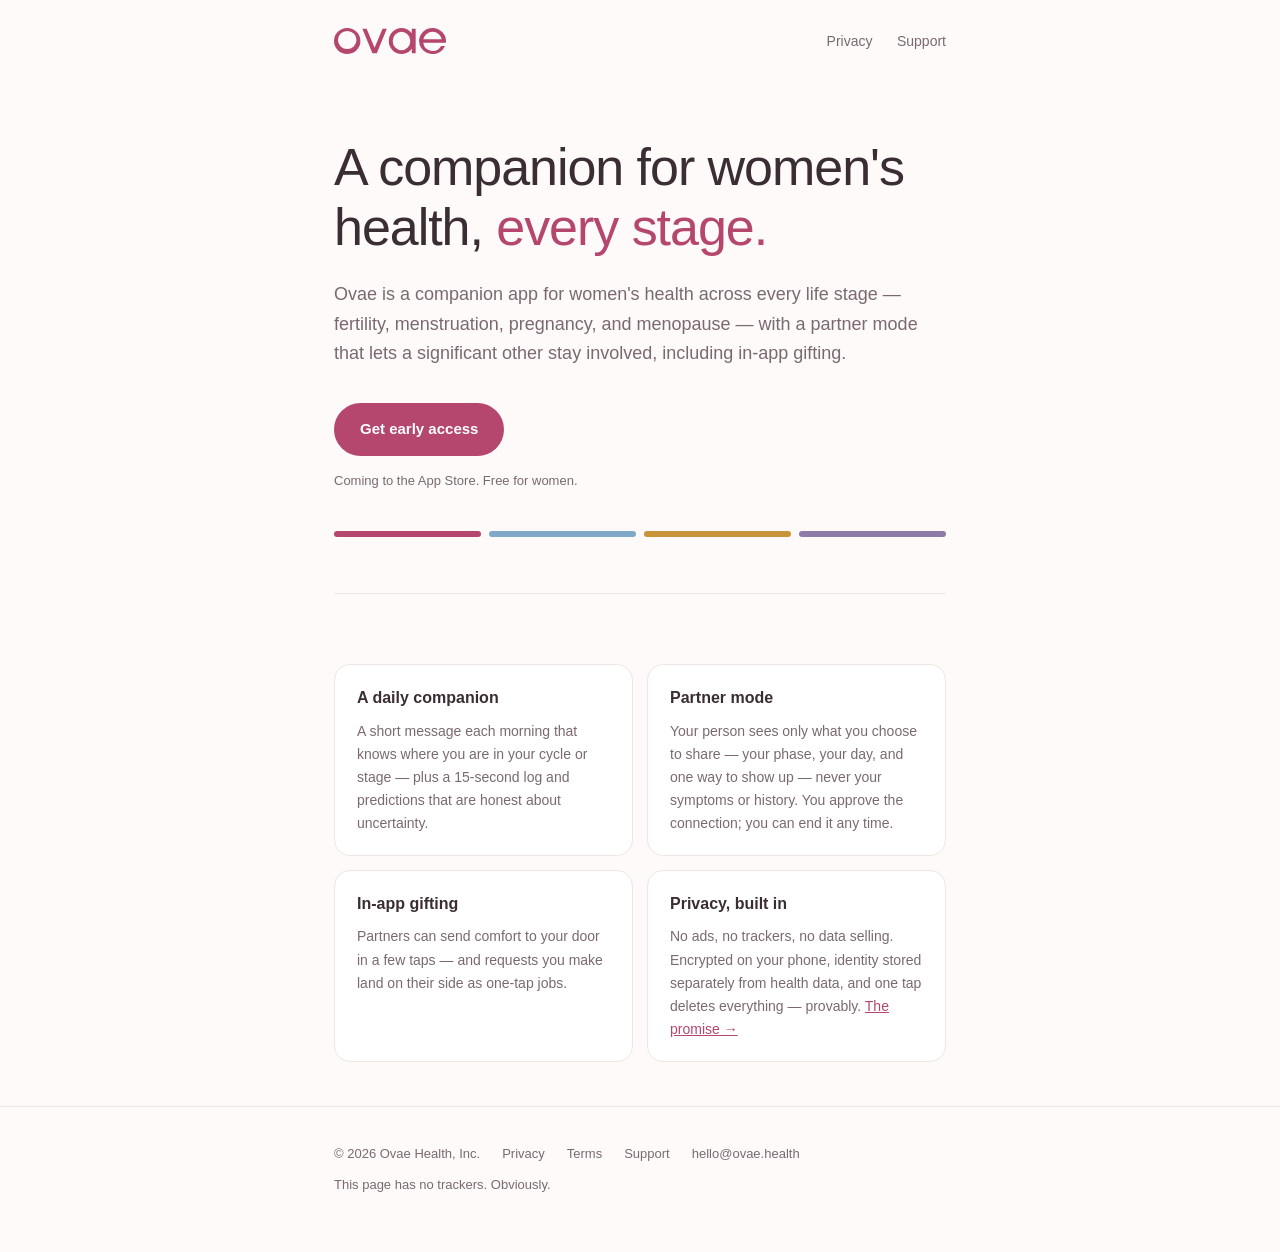
==== index.html @ d9d08951 "landing v2: one page, neutral partner language, founder positioning" ====
<!DOCTYPE html>
<html lang="en">
<head>
  <meta charset="utf-8">
  <meta name="viewport" content="width=device-width, initial-scale=1">
  <title>Ovae — a companion for women's health, every stage</title>
  <meta name="description" content="Ovae is a companion app for women's health across every life stage — fertility, menstruation, pregnancy, and menopause — with a partner mode that lets a significant other stay involved, including in-app gifting.">
  <link rel="stylesheet" href="style.css">
  <link rel="icon" href="data:image/svg+xml,<svg xmlns='http://www.w3.org/2000/svg' viewBox='0 0 100 100'><circle cx='50' cy='54' r='34' fill='none' stroke='%23B5476E' stroke-width='16'/></svg>">
</head>
<body>

<header class="site">
  <div class="wrap">
    <a href="/" aria-label="Ovae home"><img class="mark" src="wordmark.svg" alt="ovae"></a>
    <nav>
      <a href="privacy.html">Privacy</a>
      <a href="support.html">Support</a>
    </nav>
  </div>
</header>

<main>
  <div class="wrap">

    <div class="hero">
      <h1>A companion for women's health, <em>every stage.</em></h1>
      <p class="lede">Ovae is a companion app for women's health across every life stage — fertility, menstruation, pregnancy, and menopause — with a partner mode that lets a significant other stay involved, including in-app gifting.</p>
      <a class="badge" href="mailto:hello@ovae.health?subject=Ovae%20early%20access&body=Put%20me%20on%20the%20list.">Get early access</a>
      <span class="note">Coming to the App Store. Free for women.</span>
      <div class="phases" aria-hidden="true">
        <span style="background:#B5476E"></span>
        <span style="background:#7FA8C9"></span>
        <span style="background:#C9933A"></span>
        <span style="background:#8F7BA8"></span>
      </div>
    </div>

    <section>
      <div class="cards">
        <div class="card"><h4>A daily companion</h4><p>A short message each morning that knows where you are in your cycle or stage — plus a 15-second log and predictions that are honest about uncertainty.</p></div>
        <div class="card"><h4>Partner mode</h4><p>Your person sees only what you choose to share — your phase, your day, and one way to show up — never your symptoms or history. You approve the connection; you can end it any time.</p></div>
        <div class="card"><h4>In-app gifting</h4><p>Partners can send comfort to your door in a few taps — and requests you make land on their side as one-tap jobs.</p></div>
        <div class="card"><h4>Privacy, built in</h4><p>No ads, no trackers, no data selling. Encrypted on your phone, identity stored separately from health data, and one tap deletes everything — provably. <a href="privacy.html" style="color:var(--rose)">The promise →</a></p></div>
      </div>
    </section>

  </div>
</main>

<footer class="site">
  <div class="wrap">
    <span>© 2026 Ovae Health, Inc.</span>
    <a href="privacy.html">Privacy</a>
    <a href="terms.html">Terms</a>
    <a href="support.html">Support</a>
    <a href="mailto:hello@ovae.health">hello@ovae.health</a>
    <span>This page has no trackers. Obviously.</span>
  </div>
</footer>

</body>
</html>
---- style.css ----
/* ovae.health — hand-set, no frameworks, no trackers. */
:root {
  --rose: #B5476E;
  --rose-soft: #F6E7EC;
  --canvas: #FDFAF9;
  --ink: #3A2E33;
  --ink-soft: #7A6A70;
  --gold: #8A6420;
  --hairline: #EFE6E2;
}
* { margin: 0; padding: 0; box-sizing: border-box; }
html { scroll-behavior: smooth; }
body {
  background: var(--canvas);
  color: var(--ink);
  font-family: -apple-system, BlinkMacSystemFont, "Segoe UI", Roboto, "Helvetica Neue", Arial, sans-serif;
  line-height: 1.65;
  -webkit-font-smoothing: antialiased;
}
.wrap { max-width: 660px; margin: 0 auto; padding: 0 24px; }
header.site { padding: 28px 0 0; }
header.site .wrap { display: flex; align-items: center; justify-content: space-between; }
header.site img.mark { height: 26px; width: auto; display: block; }
header.site nav a {
  color: var(--ink-soft); text-decoration: none; font-size: 14px; margin-left: 20px;
}
header.site nav a:hover { color: var(--rose); }

.hero { padding: 84px 0 56px; text-align: left; }
.hero h1 {
  font-size: clamp(34px, 6vw, 52px);
  font-weight: 300;
  letter-spacing: -0.02em;
  line-height: 1.15;
}
.hero h1 em { font-style: normal; color: var(--rose); }
.hero p.lede { margin-top: 22px; font-size: 18px; color: var(--ink-soft); max-width: 34em; }
.badge {
  display: inline-block; margin-top: 34px;
  background: var(--rose); color: #fff; text-decoration: none;
  padding: 14px 26px; border-radius: 999px; font-size: 15px; font-weight: 600;
}
.badge:hover { background: #9d3a5e; }
.badge.quiet {
  background: transparent; color: var(--rose); border: 1.5px solid var(--rose);
  margin-left: 12px;
}
.note { display: block; margin-top: 14px; font-size: 13px; color: var(--ink-soft); }

.phases { display: flex; gap: 8px; margin: 40px 0 0; }
.phases span { height: 6px; border-radius: 3px; flex: 1; }

section { padding: 44px 0; border-top: 1px solid var(--hairline); }
section h2 { font-size: 13px; font-weight: 600; letter-spacing: 0.14em; text-transform: uppercase; color: var(--rose); }
section h3 { margin-top: 18px; font-size: 24px; font-weight: 400; letter-spacing: -0.01em; }
section p { margin-top: 14px; color: var(--ink-soft); max-width: 36em; }
section p strong { color: var(--ink); font-weight: 600; }
.cards { margin-top: 26px; display: grid; grid-template-columns: 1fr 1fr; gap: 14px; }
.card {
  background: #fff; border: 1px solid var(--hairline); border-radius: 16px; padding: 20px 22px;
}
.card h4 { font-size: 16px; font-weight: 600; }
.card p { font-size: 14px; margin-top: 8px; }
@media (max-width: 560px) { .cards { grid-template-columns: 1fr; } }

blockquote.message {
  margin-top: 28px; background: #fff; border-left: 3px solid var(--rose);
  border-radius: 14px; padding: 22px 24px; font-size: 17px; line-height: 1.7;
  box-shadow: 0 6px 24px rgba(58, 46, 51, 0.05);
}
blockquote.message footer { margin-top: 10px; font-size: 12px; color: var(--ink-soft); letter-spacing: 0.1em; text-transform: uppercase; }

footer.site { border-top: 1px solid var(--hairline); padding: 36px 0 56px; }
footer.site .wrap { display: flex; flex-wrap: wrap; gap: 10px 22px; align-items: center; }
footer.site a, footer.site span { font-size: 13px; color: var(--ink-soft); text-decoration: none; }
footer.site a:hover { color: var(--rose); }

/* Legal / long-form pages */
main.doc { padding: 48px 0 72px; }
main.doc h1 { font-size: 32px; font-weight: 300; letter-spacing: -0.01em; }
main.doc .updated { margin-top: 6px; font-size: 13px; color: var(--ink-soft); }
main.doc h2 { margin-top: 36px; font-size: 20px; font-weight: 600; letter-spacing: 0; text-transform: none; color: var(--ink); }
main.doc p, main.doc li { margin-top: 12px; color: var(--ink-soft); }
main.doc ul { margin-top: 8px; padding-left: 22px; }
main.doc table { margin-top: 16px; border-collapse: collapse; width: 100%; font-size: 14px; }
main.doc th, main.doc td { text-align: left; padding: 10px 12px; border-bottom: 1px solid var(--hairline); color: var(--ink-soft); }
main.doc th { color: var(--ink); font-weight: 600; }
main.doc a { color: var(--rose); }
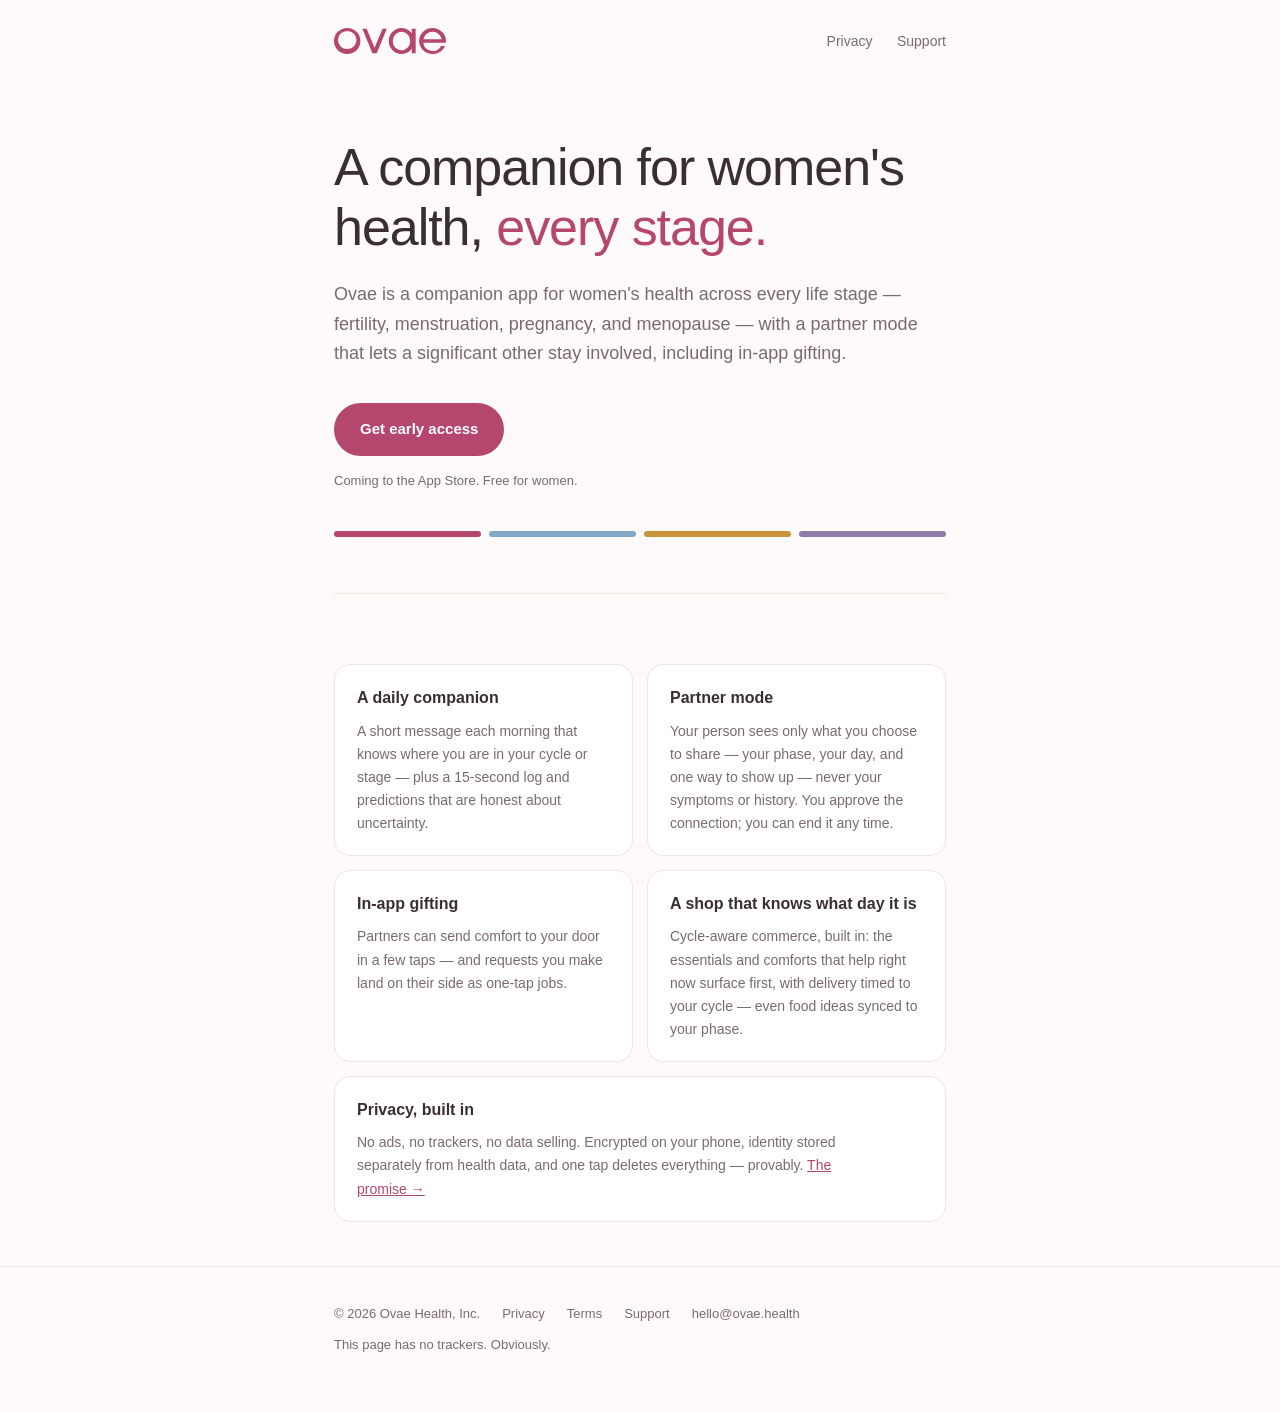
==== commit adeab6ef: "add cycle-aware commerce card" ====
--- a/index.html
+++ b/index.html
@@ -41,7 +41,8 @@
         <div class="card"><h4>A daily companion</h4><p>A short message each morning that knows where you are in your cycle or stage — plus a 15-second log and predictions that are honest about uncertainty.</p></div>
         <div class="card"><h4>Partner mode</h4><p>Your person sees only what you choose to share — your phase, your day, and one way to show up — never your symptoms or history. You approve the connection; you can end it any time.</p></div>
         <div class="card"><h4>In-app gifting</h4><p>Partners can send comfort to your door in a few taps — and requests you make land on their side as one-tap jobs.</p></div>
-        <div class="card"><h4>Privacy, built in</h4><p>No ads, no trackers, no data selling. Encrypted on your phone, identity stored separately from health data, and one tap deletes everything — provably. <a href="privacy.html" style="color:var(--rose)">The promise →</a></p></div>
+        <div class="card"><h4>A shop that knows what day it is</h4><p>Cycle-aware commerce, built in: the essentials and comforts that help right now surface first, with delivery timed to your cycle — even food ideas synced to your phase.</p></div>
+        <div class="card" style="grid-column: 1 / -1;"><h4>Privacy, built in</h4><p>No ads, no trackers, no data selling. Encrypted on your phone, identity stored separately from health data, and one tap deletes everything — provably. <a href="privacy.html" style="color:var(--rose)">The promise →</a></p></div>
       </div>
     </section>
 
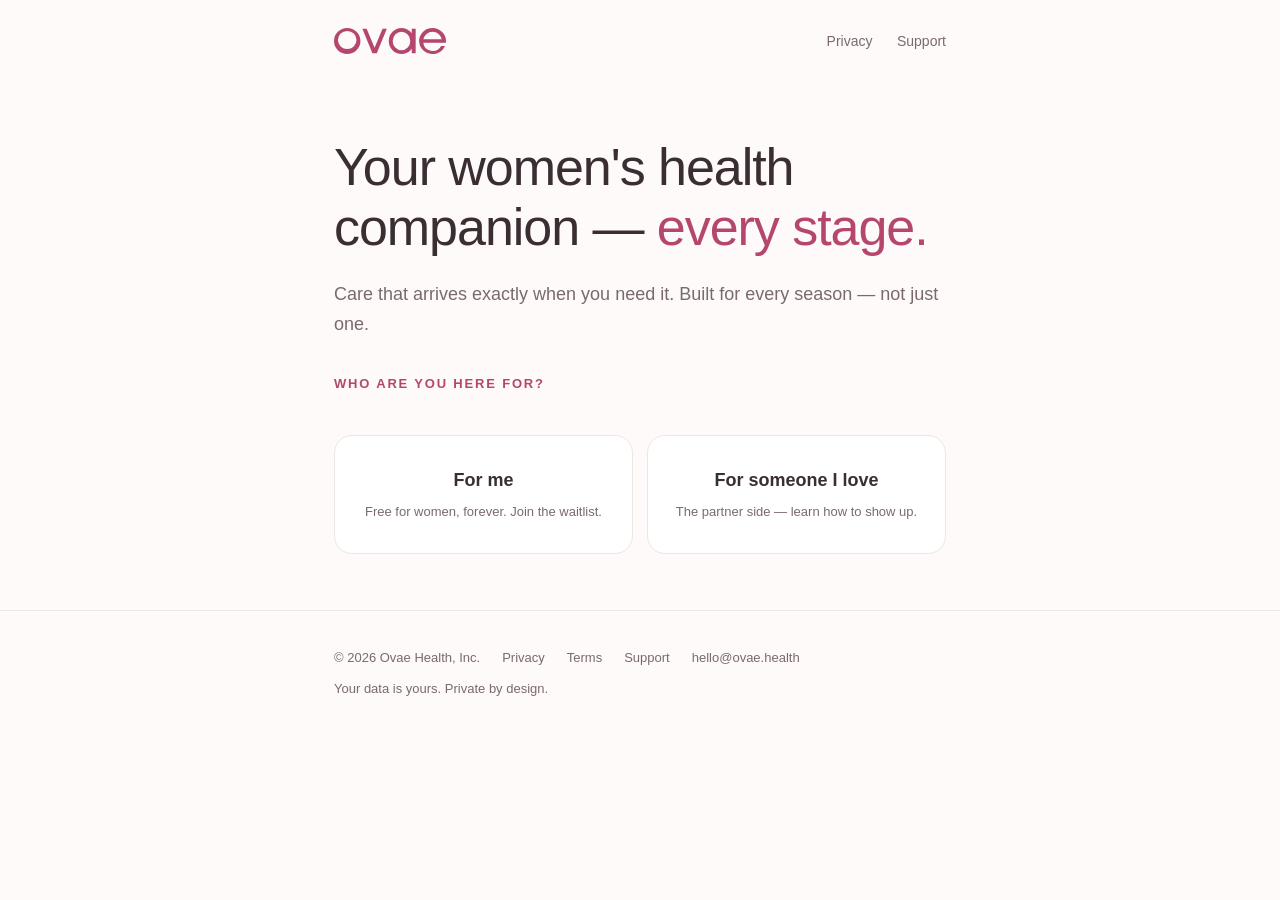
==== commit a1aa50b6: "two doors: entry split, her flow with stage question + handoff, partner page with tier intent" ====
--- a/index.html
+++ b/index.html
@@ -3,8 +3,8 @@
 <head>
   <meta charset="utf-8">
   <meta name="viewport" content="width=device-width, initial-scale=1">
-  <title>Ovae — a companion for women's health, every stage</title>
-  <meta name="description" content="Ovae is a companion app for women's health across every life stage — fertility, menstruation, pregnancy, and menopause — with a partner mode that lets a significant other stay involved, including in-app gifting.">
+  <title>Ovae — your women's health companion, every stage</title>
+  <meta name="description" content="Ovae is a companion app for women's health across every life stage — fertility, menstruation, pregnancy, and menopause — with a partner mode that lets a significant other stay involved.">
   <link rel="stylesheet" href="style.css">
   <link rel="icon" href="data:image/svg+xml,<svg xmlns='http://www.w3.org/2000/svg' viewBox='0 0 100 100'><circle cx='50' cy='54' r='34' fill='none' stroke='%23B5476E' stroke-width='16'/></svg>">
 </head>
@@ -22,30 +22,24 @@
 
 <main>
   <div class="wrap">
+    <div class="hero">
+      <h1>Your women's health companion — <em>every stage.</em></h1>
+      <p class="lede">Care that arrives exactly when you need it. Built for every season — not just one.</p>
 
-    <div class="hero">
-      <h1>A companion for women's health, <em>every stage.</em></h1>
-      <p class="lede">Ovae is a companion app for women's health across every life stage — fertility, menstruation, pregnancy, and menopause — with a partner mode that lets a significant other stay involved, including in-app gifting.</p>
-      <a class="badge" href="mailto:hello@ovae.health?subject=Ovae%20early%20access&body=Put%20me%20on%20the%20list.">Get early access</a>
-      <span class="note">Coming to the App Store. Free for women.</span>
-      <div class="phases" aria-hidden="true">
-        <span style="background:#B5476E"></span>
-        <span style="background:#7FA8C9"></span>
-        <span style="background:#C9933A"></span>
-        <span style="background:#8F7BA8"></span>
-      </div>
+      <section style="border:0; padding: 34px 0 0;">
+        <h2>Who are you here for?</h2>
+        <div class="doors">
+          <a class="door" href="for-me.html">
+            <strong>For me</strong>
+            <span>Free for women, forever. Join the waitlist.</span>
+          </a>
+          <a class="door" href="partner.html">
+            <strong>For someone I love</strong>
+            <span>The partner side — learn how to show up.</span>
+          </a>
+        </div>
+      </section>
     </div>
-
-    <section>
-      <div class="cards">
-        <div class="card"><h4>A daily companion</h4><p>A short message each morning that knows where you are in your cycle or stage — plus a 15-second log and predictions that are honest about uncertainty.</p></div>
-        <div class="card"><h4>Partner mode</h4><p>Your person sees only what you choose to share — your phase, your day, and one way to show up — never your symptoms or history. You approve the connection; you can end it any time.</p></div>
-        <div class="card"><h4>In-app gifting</h4><p>Partners can send comfort to your door in a few taps — and requests you make land on their side as one-tap jobs.</p></div>
-        <div class="card"><h4>A shop that knows what day it is</h4><p>Cycle-aware commerce, built in: the essentials and comforts that help right now surface first, with delivery timed to your cycle — even food ideas synced to your phase.</p></div>
-        <div class="card" style="grid-column: 1 / -1;"><h4>Privacy, built in</h4><p>No ads, no trackers, no data selling. Encrypted on your phone, identity stored separately from health data, and one tap deletes everything — provably. <a href="privacy.html" style="color:var(--rose)">The promise →</a></p></div>
-      </div>
-    </section>
-
   </div>
 </main>
 
@@ -56,7 +50,7 @@
     <a href="terms.html">Terms</a>
     <a href="support.html">Support</a>
     <a href="mailto:hello@ovae.health">hello@ovae.health</a>
-    <span>This page has no trackers. Obviously.</span>
+    <span>Your data is yours. Private by design.</span>
   </div>
 </footer>
 
--- a/style.css
+++ b/style.css
@@ -86,3 +86,50 @@
 main.doc th, main.doc td { text-align: left; padding: 10px 12px; border-bottom: 1px solid var(--hairline); color: var(--ink-soft); }
 main.doc th { color: var(--ink); font-weight: 600; }
 main.doc a { color: var(--rose); }
+
+/* Two doors */
+.doors { display: grid; grid-template-columns: 1fr 1fr; gap: 14px; margin-top: 40px; }
+.door {
+  display: block; text-align: center; background: #fff;
+  border: 1.5px solid var(--hairline); border-radius: 18px;
+  padding: 30px 20px; text-decoration: none; color: var(--ink);
+  transition: border-color 0.15s;
+}
+.door:hover { border-color: var(--rose); }
+.door strong { font-size: 18px; font-weight: 600; }
+.door span { display: block; margin-top: 6px; font-size: 13px; color: var(--ink-soft); }
+@media (max-width: 560px) { .doors { grid-template-columns: 1fr; } }
+
+/* Waitlist form */
+form.wl { margin-top: 26px; display: grid; gap: 12px; max-width: 430px; }
+form.wl input, form.wl select {
+  padding: 13px 16px; border: 1.5px solid var(--hairline); border-radius: 12px;
+  font-size: 15px; background: #fff; color: var(--ink); font-family: inherit;
+  -webkit-appearance: none; appearance: none;
+}
+form.wl input:focus, form.wl select:focus { outline: 2px solid var(--rose); outline-offset: 1px; border-color: var(--rose); }
+form.wl button {
+  border: 0; cursor: pointer; background: var(--rose); color: #fff;
+  padding: 14px 26px; border-radius: 999px; font-size: 15px; font-weight: 600; font-family: inherit;
+}
+form.wl button:hover { background: #9d3a5e; }
+form.wl button:disabled { opacity: 0.6; cursor: default; }
+form.wl label { font-size: 13px; color: var(--ink-soft); }
+
+/* Partner tiers (intent, not checkout) */
+.tiers { display: grid; grid-template-columns: repeat(3, 1fr); gap: 10px; margin-top: 22px; max-width: 520px; }
+.tier {
+  border: 1.5px solid var(--hairline); border-radius: 14px; padding: 16px 12px;
+  background: #fff; cursor: pointer; text-align: center; transition: border-color 0.15s;
+}
+.tier.sel { border-color: var(--rose); box-shadow: 0 0 0 1px var(--rose); }
+.tier b { display: block; font-size: 15px; font-weight: 600; }
+.tier em { display: block; font-style: normal; color: var(--rose); font-size: 18px; margin-top: 4px; }
+.tier i { display: block; font-style: normal; color: var(--ink-soft); font-size: 12px; margin-top: 6px; line-height: 1.45; }
+@media (max-width: 560px) { .tiers { grid-template-columns: 1fr; } }
+
+.hidden { display: none; }
+.confirm { margin-top: 30px; }
+.confirm h3 { font-size: 26px; font-weight: 400; }
+.confirm p { margin-top: 12px; color: var(--ink-soft); max-width: 34em; }
+.err { color: #B23230; font-size: 14px; margin-top: 4px; }
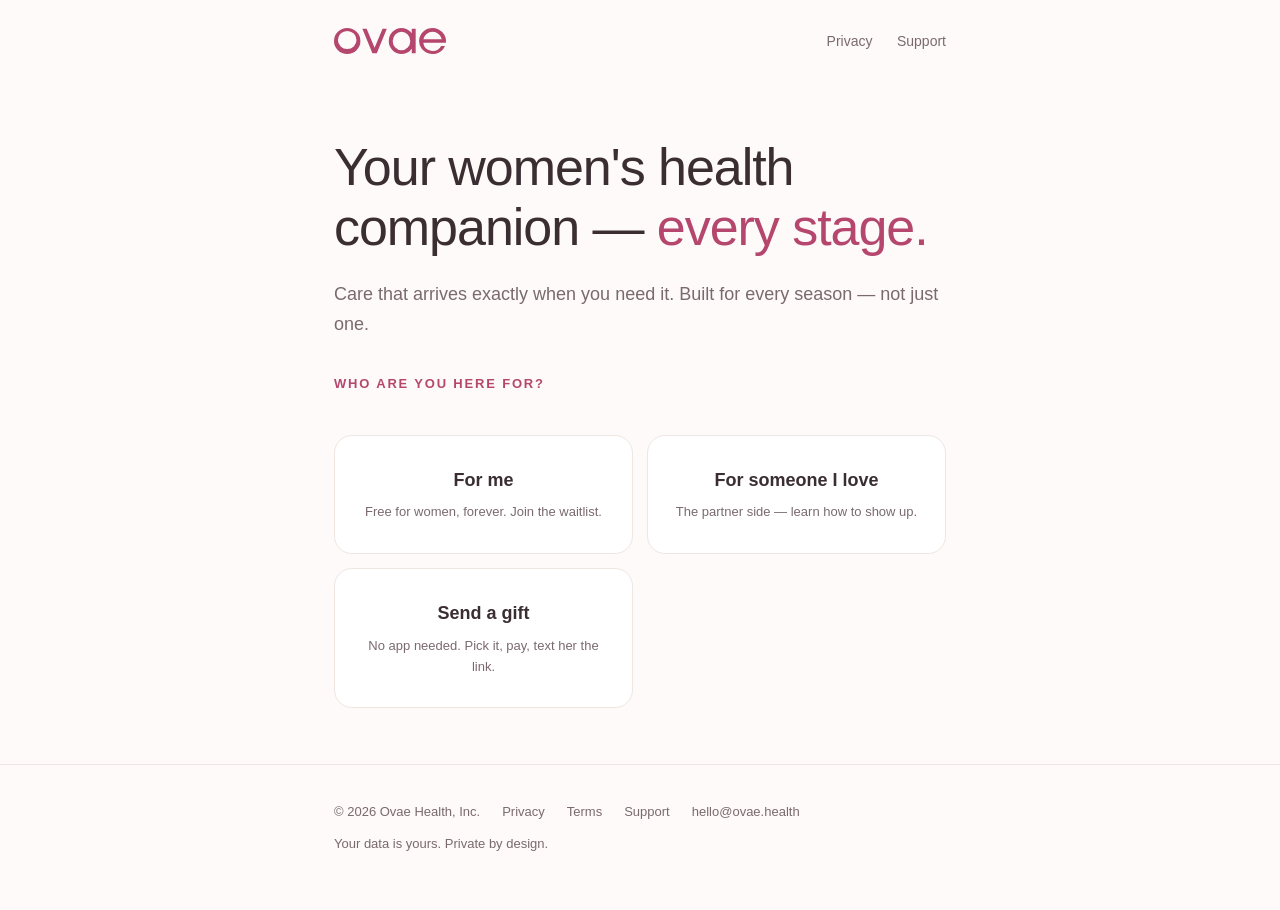
==== commit cea59036: "Gift by text: public send-gift page, claim page, homepage door Anyone can send her a gift with no ap" ====
--- a/index.html
+++ b/index.html
@@ -37,6 +37,10 @@
             <strong>For someone I love</strong>
             <span>The partner side — learn how to show up.</span>
           </a>
+          <a class="door" href="send-gift.html">
+            <strong>Send a gift</strong>
+            <span>No app needed. Pick it, pay, text her the link.</span>
+          </a>
         </div>
       </section>
     </div>
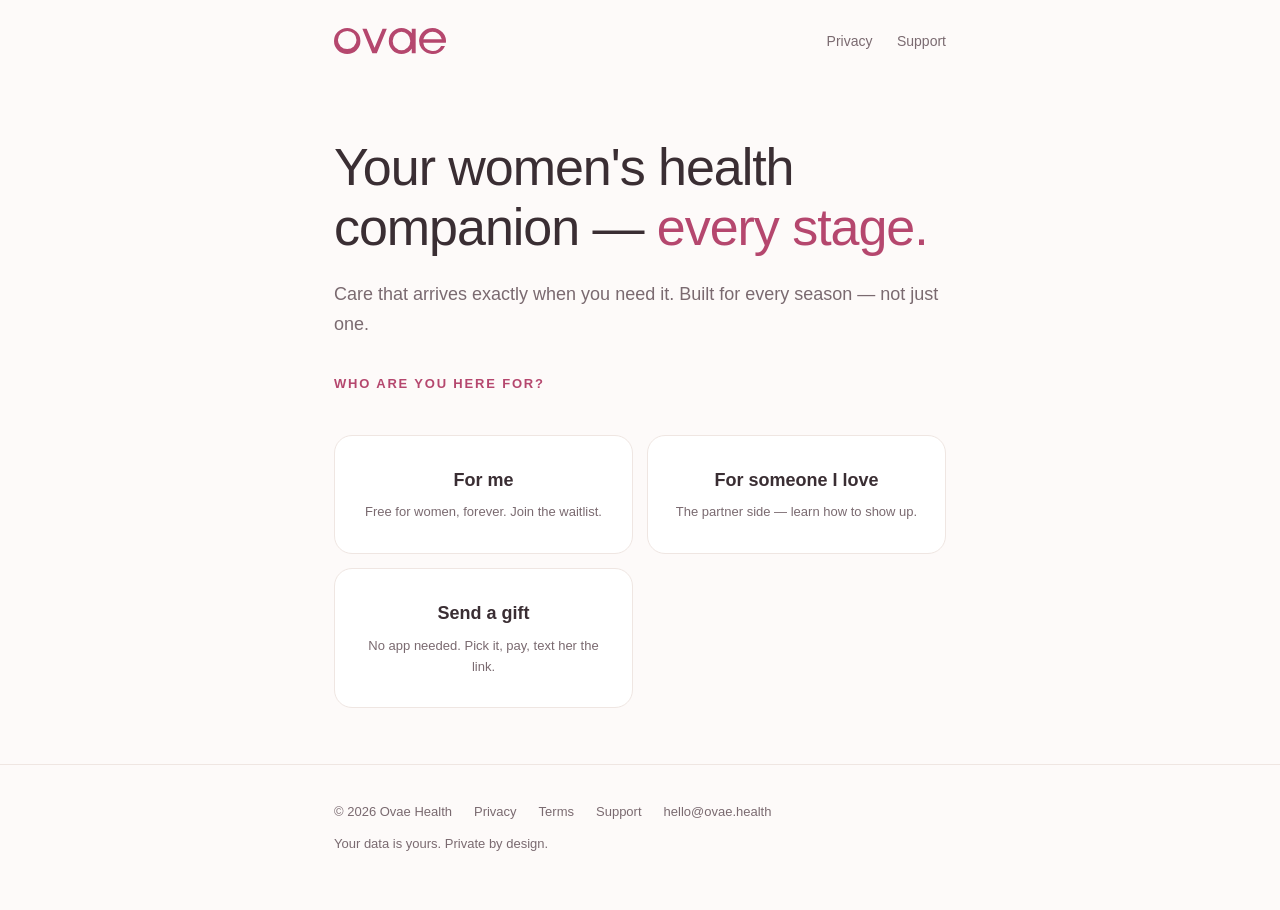
==== commit c185a0c8: "Entity copy honest until filing: Ovae Health, Inc. -> Ovae Health" ====
--- a/index.html
+++ b/index.html
@@ -49,7 +49,7 @@
 
 <footer class="site">
   <div class="wrap">
-    <span>© 2026 Ovae Health, Inc.</span>
+    <span>© 2026 Ovae Health</span>
     <a href="privacy.html">Privacy</a>
     <a href="terms.html">Terms</a>
     <a href="support.html">Support</a>
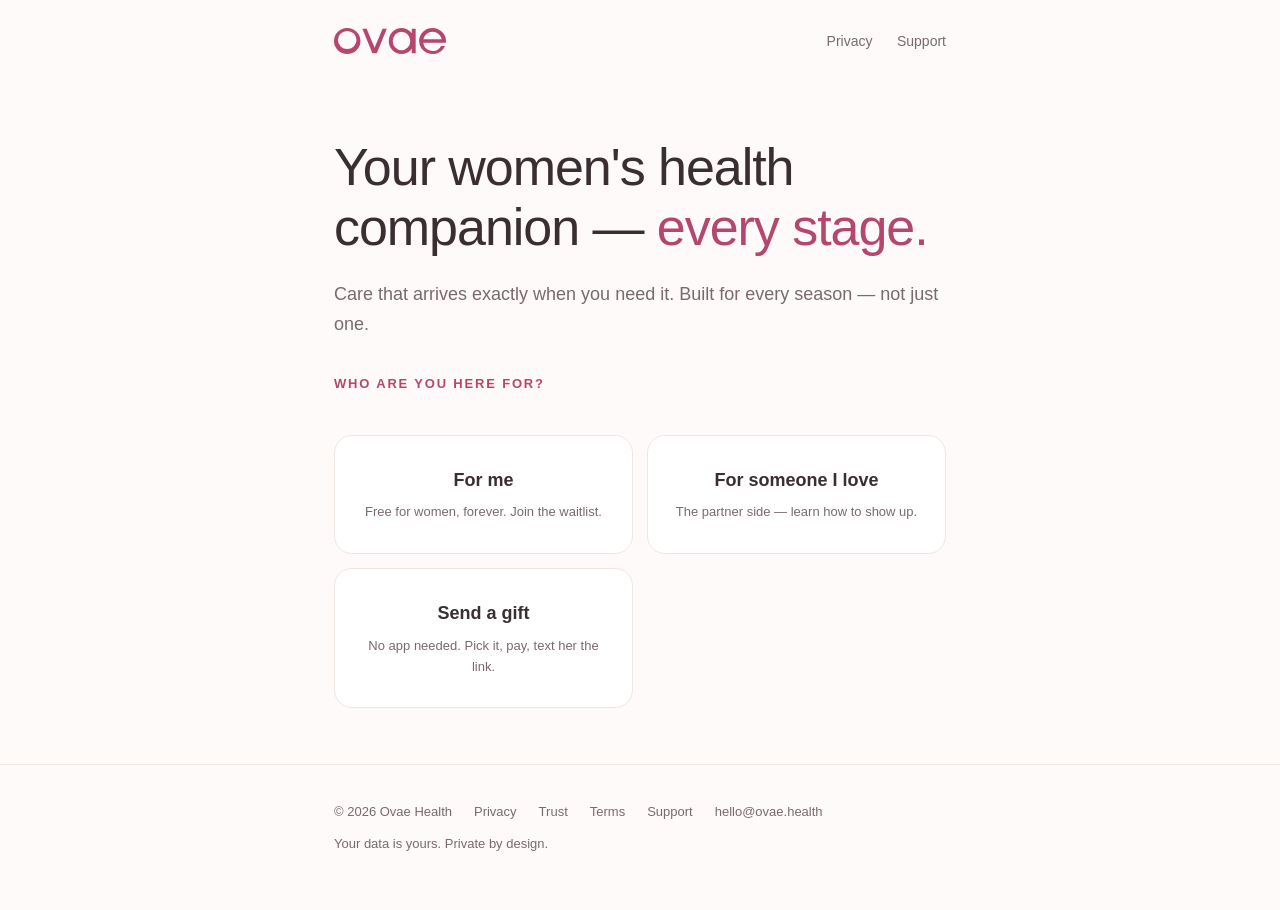
==== commit c48dafb3: "The trust page: live daily self-check verdict, deletion clocks, never-store list" ====
--- a/index.html
+++ b/index.html
@@ -51,6 +51,7 @@
   <div class="wrap">
     <span>© 2026 Ovae Health</span>
     <a href="privacy.html">Privacy</a>
+    <a href="trust.html">Trust</a>
     <a href="terms.html">Terms</a>
     <a href="support.html">Support</a>
     <a href="mailto:hello@ovae.health">hello@ovae.health</a>
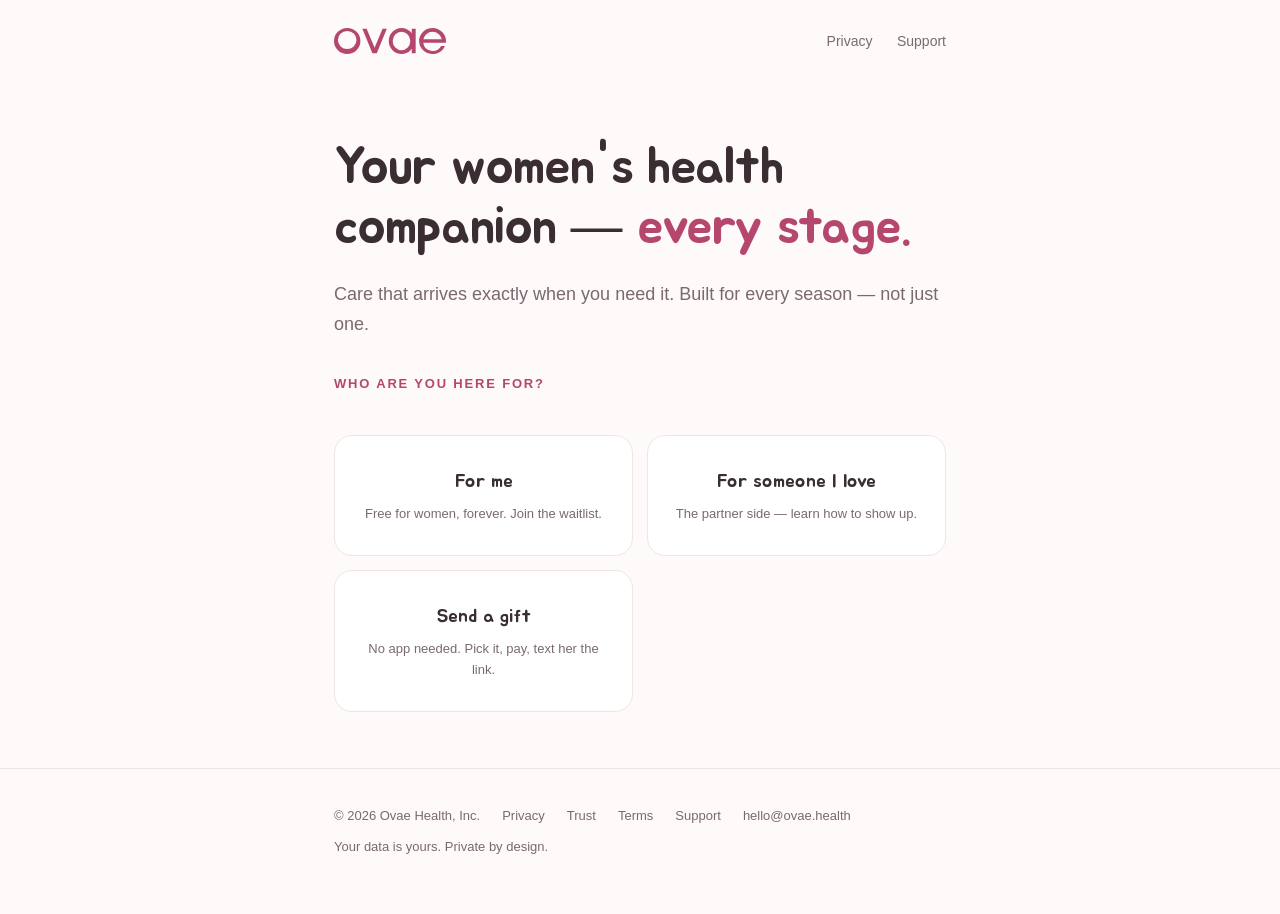
==== commit 4f29e0ae: "Ovae Health, Inc. — the name is real again (Delaware formation confirmed)" ====
--- a/index.html
+++ b/index.html
@@ -6,7 +6,15 @@
   <title>Ovae — your women's health companion, every stage</title>
   <meta name="description" content="Ovae is a companion app for women's health across every life stage — fertility, menstruation, pregnancy, and menopause — with a partner mode that lets a significant other stay involved.">
   <link rel="stylesheet" href="style.css">
-  <link rel="icon" href="data:image/svg+xml,<svg xmlns='http://www.w3.org/2000/svg' viewBox='0 0 100 100'><circle cx='50' cy='54' r='34' fill='none' stroke='%23B5476E' stroke-width='16'/></svg>">
+  <link rel="icon" href="/favicon.svg">
+  <link rel="apple-touch-icon" href="/apple-touch-icon.png">
+  <meta property="og:type" content="website">
+  <meta property="og:url" content="https://ovae.health/">
+  <meta property="og:title" content="Ovae — your women's health companion, every stage">
+  <meta property="og:description" content="Ovae is a companion app for women's health across every life stage — fertility, menstruation, pregnancy, and menopause — with a partner mode that lets a significant other stay involved.">
+  <meta property="og:image" content="https://ovae.health/og.png">
+  <meta name="twitter:card" content="summary_large_image">
+  <meta name="twitter:image" content="https://ovae.health/og.png">
 </head>
 <body>
 
@@ -49,7 +57,7 @@
 
 <footer class="site">
   <div class="wrap">
-    <span>© 2026 Ovae Health</span>
+    <span>© 2026 Ovae Health, Inc.</span>
     <a href="privacy.html">Privacy</a>
     <a href="trust.html">Trust</a>
     <a href="terms.html">Terms</a>
--- a/style.css
+++ b/style.css
@@ -1,3 +1,11 @@
+/* Jua — the display voice, same as the app ("headlines speak, letters
+   murmur"). Self-hosted 13KB subset: the trust page promises zero
+   third-party calls, so no Google Fonts request, ever. */
+@font-face {
+  font-family: 'Jua';
+  src: url('/jua.woff2') format('woff2');
+  font-display: swap;
+}
 /* ovae.health — hand-set, no frameworks, no trackers. */
 :root {
   --rose: #B5476E;
@@ -28,6 +36,8 @@
 
 .hero { padding: 84px 0 56px; text-align: left; }
 .hero h1 {
+  font-family: 'Jua', -apple-system, sans-serif;
+  font-weight: 400;
   font-size: clamp(34px, 6vw, 52px);
   font-weight: 300;
   letter-spacing: -0.02em;
@@ -36,6 +46,7 @@
 .hero h1 em { font-style: normal; color: var(--rose); }
 .hero p.lede { margin-top: 22px; font-size: 18px; color: var(--ink-soft); max-width: 34em; }
 .badge {
+  font-family: 'Jua', -apple-system, sans-serif;
   display: inline-block; margin-top: 34px;
   background: var(--rose); color: #fff; text-decoration: none;
   padding: 14px 26px; border-radius: 999px; font-size: 15px; font-weight: 600;
@@ -77,7 +88,7 @@
 
 /* Legal / long-form pages */
 main.doc { padding: 48px 0 72px; }
-main.doc h1 { font-size: 32px; font-weight: 300; letter-spacing: -0.01em; }
+main.doc h1 { font-family: 'Jua', -apple-system, sans-serif; font-size: 32px; font-weight: 400; letter-spacing: -0.01em; }
 main.doc .updated { margin-top: 6px; font-size: 13px; color: var(--ink-soft); }
 main.doc h2 { margin-top: 36px; font-size: 20px; font-weight: 600; letter-spacing: 0; text-transform: none; color: var(--ink); }
 main.doc p, main.doc li { margin-top: 12px; color: var(--ink-soft); }
@@ -96,7 +107,7 @@
   transition: border-color 0.15s;
 }
 .door:hover { border-color: var(--rose); }
-.door strong { font-size: 18px; font-weight: 600; }
+.door strong { font-family: 'Jua', -apple-system, sans-serif; font-size: 19px; font-weight: 400; }
 .door span { display: block; margin-top: 6px; font-size: 13px; color: var(--ink-soft); }
 @media (max-width: 560px) { .doors { grid-template-columns: 1fr; } }
 
